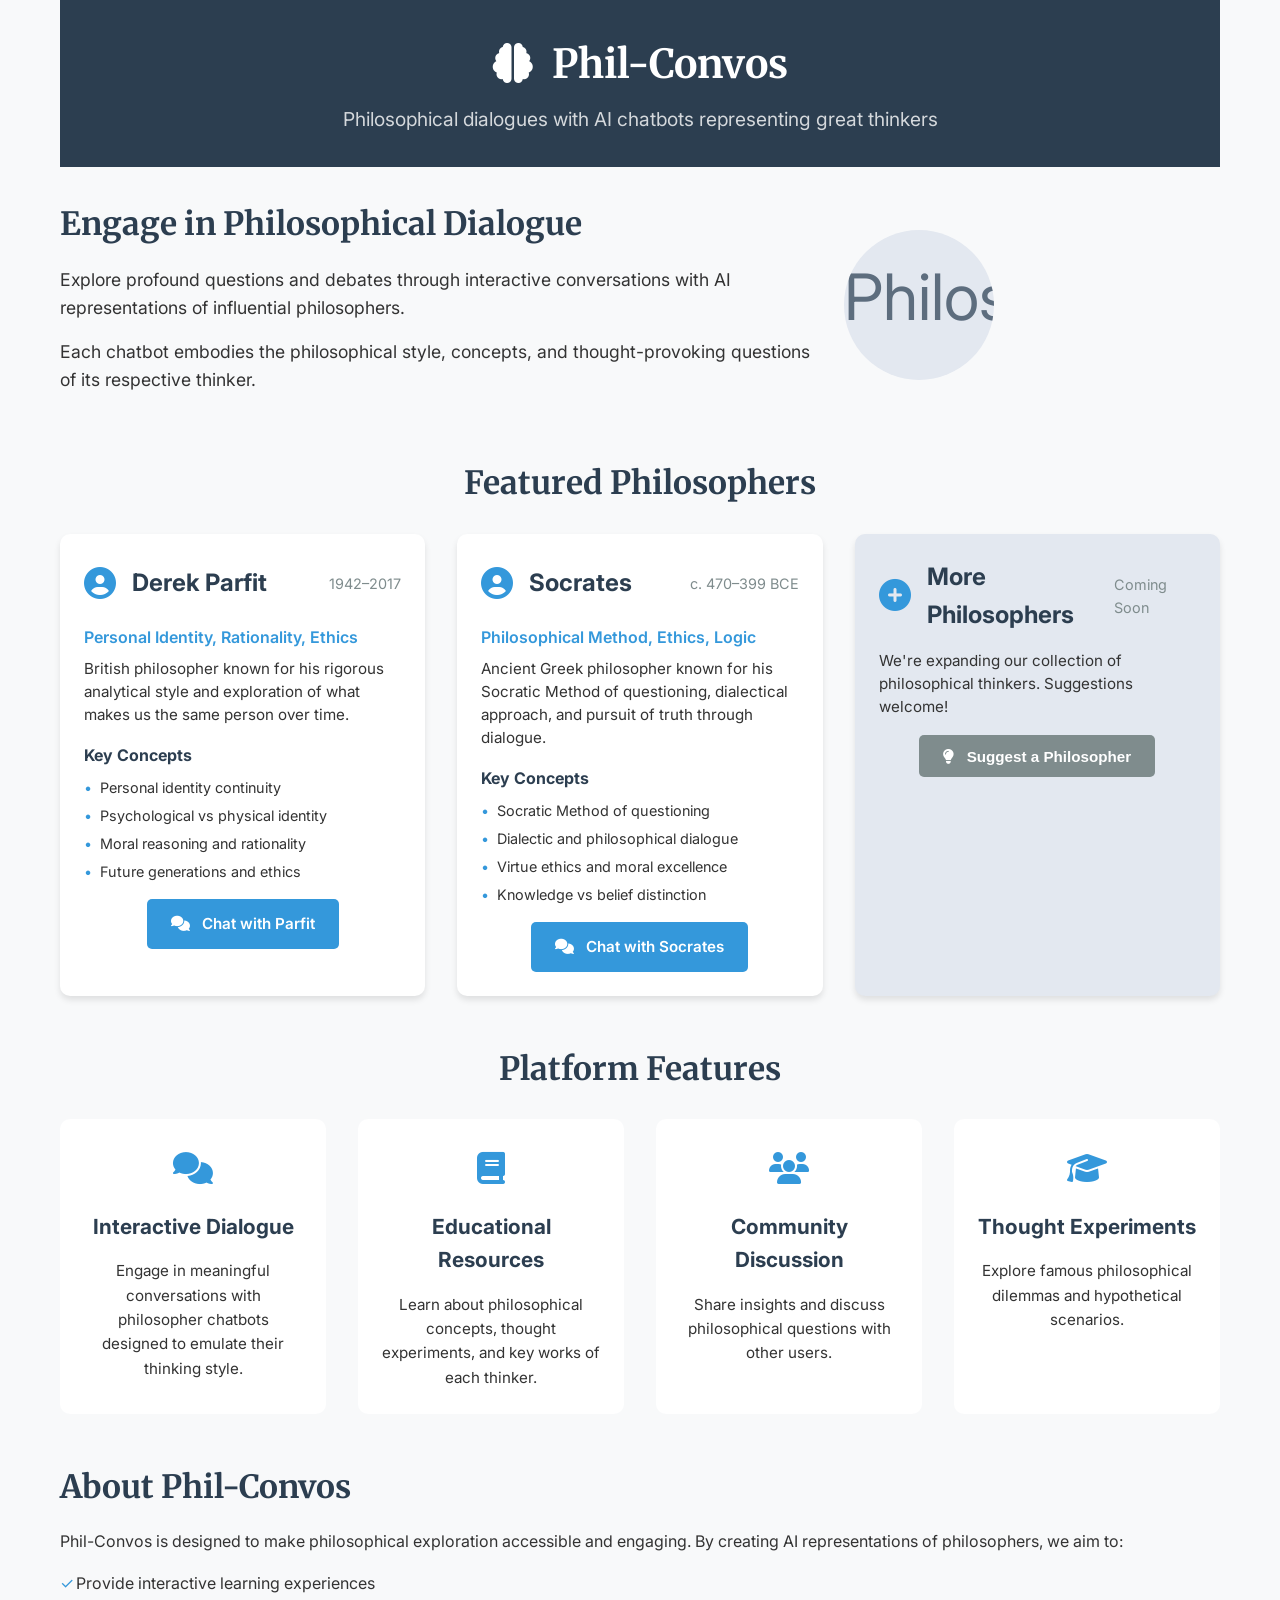
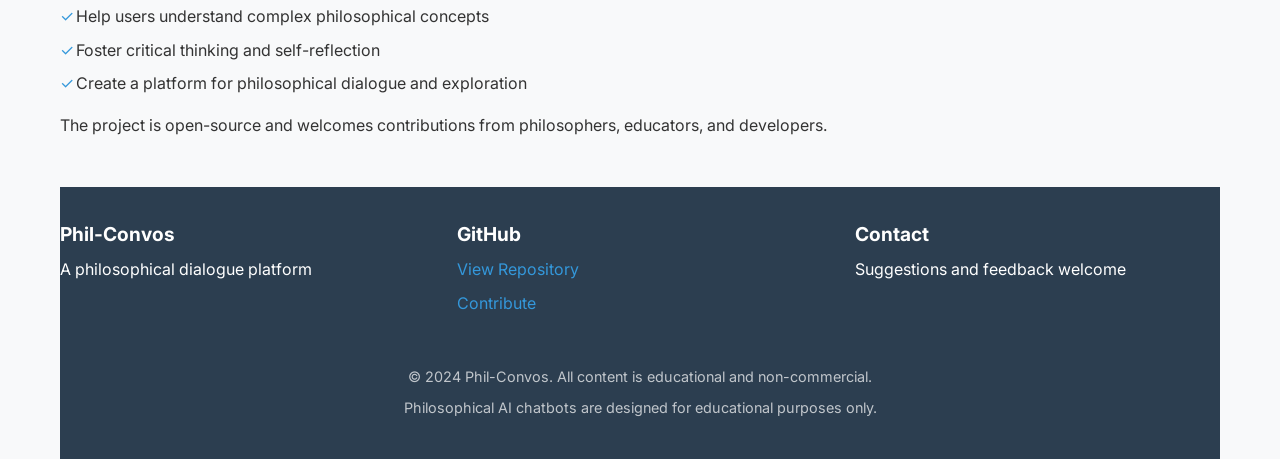
==== index.html @ 384ba25a "Initial commit: Derek Parfit philosophical dialogue website" ====
<!DOCTYPE html>
<html lang="en">
<head>
    <meta charset="UTF-8">
    <meta name="viewport" content="width=device-width, initial-scale=1.0">
    <title>Phil-Convos | Philosophical Dialogue Platform</title>
    <link rel="stylesheet" href="css/styles.css">
    <link rel="preconnect" href="https://fonts.googleapis.com">
    <link rel="preconnect" href="https://fonts.gstatic.com" crossorigin>
    <link href="https://fonts.googleapis.com/css2?family=Inter:wght@400;500;600;700&family=Merriweather:wght@300;400;700&display=swap" rel="stylesheet">
    <link rel="stylesheet" href="https://cdnjs.cloudflare.com/ajax/libs/font-awesome/6.4.0/css/all.min.css">
</head>
<body>
    <div class="container">
        <header>
            <div class="header-content">
                <h1 class="logo"><i class="fas fa-brain"></i> Phil-Convos</h1>
                <p class="subtitle">Philosophical dialogues with AI chatbots representing great thinkers</p>
            </div>
        </header>

        <main>
            <section class="intro">
                <div class="intro-text">
                    <h2>Engage in Philosophical Dialogue</h2>
                    <p>Explore profound questions and debates through interactive conversations with AI representations of influential philosophers.</p>
                    <p>Each chatbot embodies the philosophical style, concepts, and thought-provoking questions of its respective thinker.</p>
                </div>
                <div class="intro-image">
                    <img src="assets/images/philosophy-icon.svg" alt="Philosophy icon" class="placeholder-icon">
                </div>
            </section>

            <section class="philosophers-section">
                <h2>Featured Philosophers</h2>
                <div class="philosophers-grid">
                    <!-- Derek Parfit Card -->
                    <div class="philosopher-card">
                        <div class="philosopher-header">
                            <div class="philosopher-icon">
                                <i class="fas fa-user-circle"></i>
                            </div>
                            <h3>Derek Parfit</h3>
                            <span class="philosopher-era">1942–2017</span>
                        </div>
                        <div class="philosopher-details">
                            <p class="philosopher-specialty">Personal Identity, Rationality, Ethics</p>
                            <p class="philosopher-description">British philosopher known for his rigorous analytical style and exploration of what makes us the same person over time.</p>
                        </div>
                        <div class="philosopher-key-concepts">
                            <h4>Key Concepts</h4>
                            <ul>
                                <li>Personal identity continuity</li>
                                <li>Psychological vs physical identity</li>
                                <li>Moral reasoning and rationality</li>
                                <li>Future generations and ethics</li>
                            </ul>
                        </div>
                        <div class="philosopher-action">
                            <a href="philosophers/parfit.html" class="btn btn-primary">
                                <i class="fas fa-comments"></i> Chat with Parfit
                            </a>
                        </div>
                    </div>

                    <!-- Socrates Card -->
                    <div class="philosopher-card">
                        <div class="philosopher-header">
                            <div class="philosopher-icon">
                                <i class="fas fa-user-circle"></i>
                            </div>
                            <h3>Socrates</h3>
                            <span class="philosopher-era">c. 470–399 BCE</span>
                        </div>
                        <div class="philosopher-details">
                            <p class="philosopher-specialty">Philosophical Method, Ethics, Logic</p>
                            <p class="philosopher-description">Ancient Greek philosopher known for his Socratic Method of questioning, dialectical approach, and pursuit of truth through dialogue.</p>
                        </div>
                        <div class="philosopher-key-concepts">
                            <h4>Key Concepts</h4>
                            <ul>
                                <li>Socratic Method of questioning</li>
                                <li>Dialectic and philosophical dialogue</li>
                                <li>Virtue ethics and moral excellence</li>
                                <li>Knowledge vs belief distinction</li>
                            </ul>
                        </div>
                        <div class="philosopher-action">
                            <a href="philosophers/socrates.html" class="btn btn-primary">
                                <i class="fas fa-comments"></i> Chat with Socrates
                            </a>
                        </div>
                    </div>

                    <!-- Coming Soon Card -->
                    <div class="philosopher-card coming-soon">
                        <div class="philosopher-header">
                            <div class="philosopher-icon">
                                <i class="fas fa-plus-circle"></i>
                            </div>
                            <h3>More Philosophers</h3>
                            <span class="philosopher-era">Coming Soon</span>
                        </div>
                        <div class="philosopher-details">
                            <p class="philosopher-description">We're expanding our collection of philosophical thinkers. Suggestions welcome!</p>
                        </div>
                        <div class="philosopher-action">
                            <button class="btn btn-secondary" id="suggestBtn">
                                <i class="fas fa-lightbulb"></i> Suggest a Philosopher
                            </button>
                        </div>
                    </div>
                </div>
            </section>

            <section class="features-section">
                <h2>Platform Features</h2>
                <div class="features-grid">
                    <div class="feature-card">
                        <div class="feature-icon">
                            <i class="fas fa-comments"></i>
                        </div>
                        <h3>Interactive Dialogue</h3>
                        <p>Engage in meaningful conversations with philosopher chatbots designed to emulate their thinking style.</p>
                    </div>
                    <div class="feature-card">
                        <div class="feature-icon">
                            <i class="fas fa-book"></i>
                        </div>
                        <h3>Educational Resources</h3>
                        <p>Learn about philosophical concepts, thought experiments, and key works of each thinker.</p>
                    </div>
                    <div class="feature-card">
                        <div class="feature-icon">
                            <i class="fas fa-users"></i>
                        </div>
                        <h3>Community Discussion</h3>
                        <p>Share insights and discuss philosophical questions with other users.</p>
                    </div>
                    <div class="feature-card">
                        <div class="feature-icon">
                            <i class="fas fa-graduation-cap"></i>
                        </div>
                        <h3>Thought Experiments</h3>
                        <p>Explore famous philosophical dilemmas and hypothetical scenarios.</p>
                    </div>
                </div>
            </section>

            <section class="about-section">
                <h2>About Phil-Convos</h2>
                <div class="about-content">
                    <p>Phil-Convos is designed to make philosophical exploration accessible and engaging. By creating AI representations of philosophers, we aim to:</p>
                    <ul>
                        <li>Provide interactive learning experiences</li>
                        <li>Help users understand complex philosophical concepts</li>
                        <li>Foster critical thinking and self-reflection</li>
                        <li>Create a platform for philosophical dialogue and exploration</li>
                    </ul>
                    <p>The project is open-source and welcomes contributions from philosophers, educators, and developers.</p>
                </div>
            </section>
        </main>

        <footer>
            <div class="footer-content">
                <div class="footer-section">
                    <h4>Phil-Convos</h4>
                    <p>A philosophical dialogue platform</p>
                </div>
                <div class="footer-section">
                    <h4>GitHub</h4>
                    <p><a href="https://github.com/" target="_blank">View Repository</a></p>
                    <p><a href="https://github.com/" target="_blank">Contribute</a></p>
                </div>
                <div class="footer-section">
                    <h4>Contact</h4>
                    <p>Suggestions and feedback welcome</p>
                </div>
            </div>
            <div class="footer-bottom">
                <p>&copy; 2024 Phil-Convos. All content is educational and non-commercial.</p>
                <p>Philosophical AI chatbots are designed for educational purposes only.</p>
            </div>
        </footer>
    </div>

    <!-- Modal for philosopher suggestions -->
    <div class="modal" id="suggestModal">
        <div class="modal-content">
            <div class="modal-header">
                <h3>Suggest a Philosopher</h3>
                <button class="modal-close" id="closeModal">&times;</button>
            </div>
            <div class="modal-body">
                <form id="suggestForm">
                    <div class="form-group">
                        <label for="philosopherName">Philosopher Name</label>
                        <input type="text" id="philosopherName" placeholder="e.g., Socrates, Aristotle, Kant...">
                    </div>
                    <div class="form-group">
                        <label for="philosopherDescription">Key Contributions/Interests</label>
                        <textarea id="philosopherDescription" rows="3" placeholder="Brief description of their philosophy"></textarea>
                    </div>
                    <div class="form-group">
                        <label for="philosopherEra">Era/Time Period</label>
                        <input type="text" id="philosopherEra" placeholder="e.g., Ancient Greece, Enlightenment, Contemporary">
                    </div>
                    <button type="submit" class="btn btn-primary">Submit Suggestion</button>
                </form>
            </div>
        </div>
    </div>

    <script src="js/main.js"></script>
</body>
</html>
---- css/styles.css ----
/* Phil-Convos Styles */

/* Reset and base styles */
* {
    margin: 0;
    padding: 0;
    box-sizing: border-box;
}

body {
    font-family: 'Inter', sans-serif;
    line-height: 1.6;
    color: #333;
    background-color: #f8f9fa;
}

.container {
    max-width: 1200px;
    margin: 0 auto;
    padding: 0 20px;
}

/* Header */
header {
    background-color: #2c3e50;
    color: white;
    padding: 2rem 0;
    margin-bottom: 2rem;
}

.header-content {
    text-align: center;
}

.logo {
    font-family: 'Merriweather', serif;
    font-size: 2.5rem;
    font-weight: 700;
    margin-bottom: 0.5rem;
}

.logo i {
    margin-right: 10px;
}

.subtitle {
    font-size: 1.2rem;
    opacity: 0.8;
}

/* Main content */
main {
    margin-bottom: 3rem;
}

/* Intro section */
.intro {
    display: flex;
    flex-wrap: wrap;
    align-items: center;
    gap: 2rem;
    margin-bottom: 3rem;
}

.intro-text {
    flex: 2;
    min-width: 300px;
}

.intro-text h2 {
    font-family: 'Merriweather', serif;
    font-size: 2rem;
    margin-bottom: 1rem;
    color: #2c3e50;
}

.intro-text p {
    margin-bottom: 1rem;
    font-size: 1.1rem;
}

.intro-image {
    flex: 1;
    min-width: 200px;
    text-align: center;
}

.placeholder-icon {
    width: 150px;
    height: 150px;
    background-color: #e3e8f0;
    border-radius: 50%;
    display: flex;
    align-items: center;
    justify-content: center;
    font-size: 4rem;
    color: #5d6d7e;
}

/* Philosophers section */
.philosophers-section {
    margin-bottom: 3rem;
}

.philosophers-section h2 {
    font-family: 'Merriweather', serif;
    font-size: 2rem;
    margin-bottom: 1.5rem;
    color: #2c3e50;
    text-align: center;
}

.philosophers-grid {
    display: grid;
    grid-template-columns: repeat(auto-fill, minmax(300px, 1fr));
    gap: 2rem;
}

.philosopher-card {
    background-color: white;
    border-radius: 10px;
    padding: 1.5rem;
    box-shadow: 0 4px 6px rgba(0, 0, 0, 0.1);
    transition: transform 0.3s ease, box-shadow 0.3s ease;
}

.philosopher-card:hover {
    transform: translateY(-5px);
    box-shadow: 0 6px 12px rgba(0, 0, 0,两个15);
}

.philosopher-card.coming-soon {
    background-color: #e3e8f0;
}

.philosopher-header {
    display: flex;
    align-items: center;
    margin-bottom: 1rem;
}

.philosopher-icon {
    margin-right: 1rem;
    font-size: 2rem;
    color: #3498db;
}

.philosopher-header h3 {
    font-size: 1.5rem;
    margin-right: auto;
    color: #2c3e50;
}

.philosopher-era {
    color: #7f8c8d;
    font-size: 0.9rem;
}

.philosopher-details {
    margin-bottom: 1rem;
}

.philosopher-specialty {
    font-weight: 600;
    color: #3498db;
    margin-bottom: 0.5rem;
}

.philosopher-description {
    font-size: 0.95rem;
    line-height: 1.5;
}

.philosopher-key-concepts {
    margin-bottom: 1rem;
}

.philosopher-key-concepts h4 {
    font-size: 1rem;
    margin-bottom: 0.5rem;
    color: #2c3e50;
}

.philosopher-key-concepts ul {
    list-style-type: none;
}

.philosopher-key-concepts li {
    padding-left: 1rem;
    margin-bottom: 0.3rem;
    font-size: 0.9rem;
    position: relative;
}

.philosopher-key-concepts li::before {
    content: "•";
    color: #3498db;
    position: absolute;
    left: 0;
}

.philosopher-action {
    text-align: center;
}

/* Features section */
.features-section {
    margin-bottom: 3rem;
}

.features-section h2 {
    font-family: 'Merriweather', serif;
    font-size: 2rem;
    margin-bottom: 1.5rem;
    color: #2c3e50;
    text-align: center;
}

.features-grid {
    display: grid;
    grid-template-columns: repeat(auto-fill, minmax(250px, 1fr));
    gap: 2rem;
}

.feature-card {
    background-color: white;
    border-radius: 10px;
    padding: 1.5rem;
    box-shadow: 0 4px 6px rgba(0, 0, 0,两个1);
    text-align: center;
}

.feature-icon {
    font-size: 2rem;
    color: #3498db;
    margin-bottom: 1rem;
}

.feature-card h3 {
    font-size: 1.3rem;
    margin-bottom: 1rem;
    color: #2c3e50;
}

.feature-card p {
    font-size: 0.95rem;
}

/* About section */
.about-section {
    margin-bottom: 3rem;
}

.about-section h2 {
    font-family: 'Merriweather', serif;
    font-size: 2rem;
    margin-bottom: 1rem;
    color: #2c3e50;
}

.about-content p {
    margin-bottom: 1rem;
}

.about-content ul {
    list-style-type: none;
    margin-bottom: 1rem;
}

.about-content li {
    padding-left: 1rem;
    margin-bottom: 0.5rem;
    position: relative;
}

.about-content li::before {
    content: "✓";
    color: #3498db;
    position: absolute;
    left: 0;
}

/* Footer */
footer {
    background-color: #2c3e50;
    color: white;
    padding: 2rem 0;
}

.footer-content {
    display: flex;
    flex-wrap: wrap;
    justify-content: space-between;
    gap: 2rem;
    margin-bottom: 1.5rem;
}

.footer-section {
    flex: 1;
    min-width: 200px;
}

.footer-section h4 {
    margin-bottom: 0.5rem;
    font-size: 1.2rem;
}

.footer-section p {
    margin-bottom: 0.5rem;
}

.footer-section a {
    color: #3498db;
    text-decoration: none;
}

.footer-section a:hover {
    text-decoration: underline;
}

.footer-bottom {
    text-align: center;
    padding-top: 1rem;
    border-top: 1px solid rgba(255, 255, 255,两个1);
    font-size: 0.9rem;
    opacity: 0.7;
}

.footer-bottom p {
    margin-bottom: 0.5rem;
}

/* Buttons */
.btn {
    display: inline-block;
    padding: 0.8rem 1.5rem;
    border-radius: 5px;
    font-weight: 600;
    text-decoration: none;
    transition: background-color 0.3s ease;
    border: none;
    cursor: pointer;
    font-size: 0.95rem;
}

.btn-primary {
    background-color: #3498db;
    color: white;
}

.btn-primary:hover {
    background-color: #2980b9;
}

.btn-secondary {
    background-color: #7f8c8d;
    color: white;
}

.btn-secondary:hover {
    background-color: #5d6d7e;
}

.btn i {
    margin-right: 0.5rem;
}

/* Modal */
.modal {
    position: fixed;
    top: 0;
    left: 0;
    width: 100%;
    height: 100%;
    background-color: rgba(0, 0, 0,两个5);
    display: none;
    align-items: center;
    justify-content: center;
    z-index: 1000;
}

.modal-content {
    background-color: white;
    border-radius: 10px;
    padding: 2rem;
    max-width: 500px;
    width: 90%;
    box-shadow: 0 4px 20px rgba(0, 0, 0,两个3);
}

.modal-header {
    display: flex;
    justify-content: space-between;
    align-items: center;
    margin-bottom: 1.5rem;
}

.modal-header h3 {
    font-family: 'Merriweather', serif;
    font-size: 1.5rem;
    color: #2c3e50;
}

.modal-close {
    font-size: 1.5rem;
    cursor: pointer;
    color: #7f8c8d;
    background: none;
    border: none;
}

.modal-body {
    margin-bottom: 1.5rem;
}

.form-group {
    margin-bottom: 1rem;
}

.form-group label {
    display: block;
    margin-bottom: 0.5rem;
    font-weight: 600;
}

.form-group input,
.form-group textarea {
    width: 100%;
    padding: 0.8rem;
    border: 1px solid #ddd;
    border-radius: 5px;
    font-family: 'Inter', sans-serif;
}

.form-group textarea {
    resize: vertical;
}

/* Responsive adjustments */
@media (max-width: 768px) {
    .intro {
        flex-direction: column;
    }
    
    .philosophers-grid {
        grid-template-columns: 1fr;
    }
    
    .features-grid {
        grid-template-columns: 1fr;
    }
    
    .footer-content {
        flex-direction: column;
    }
}
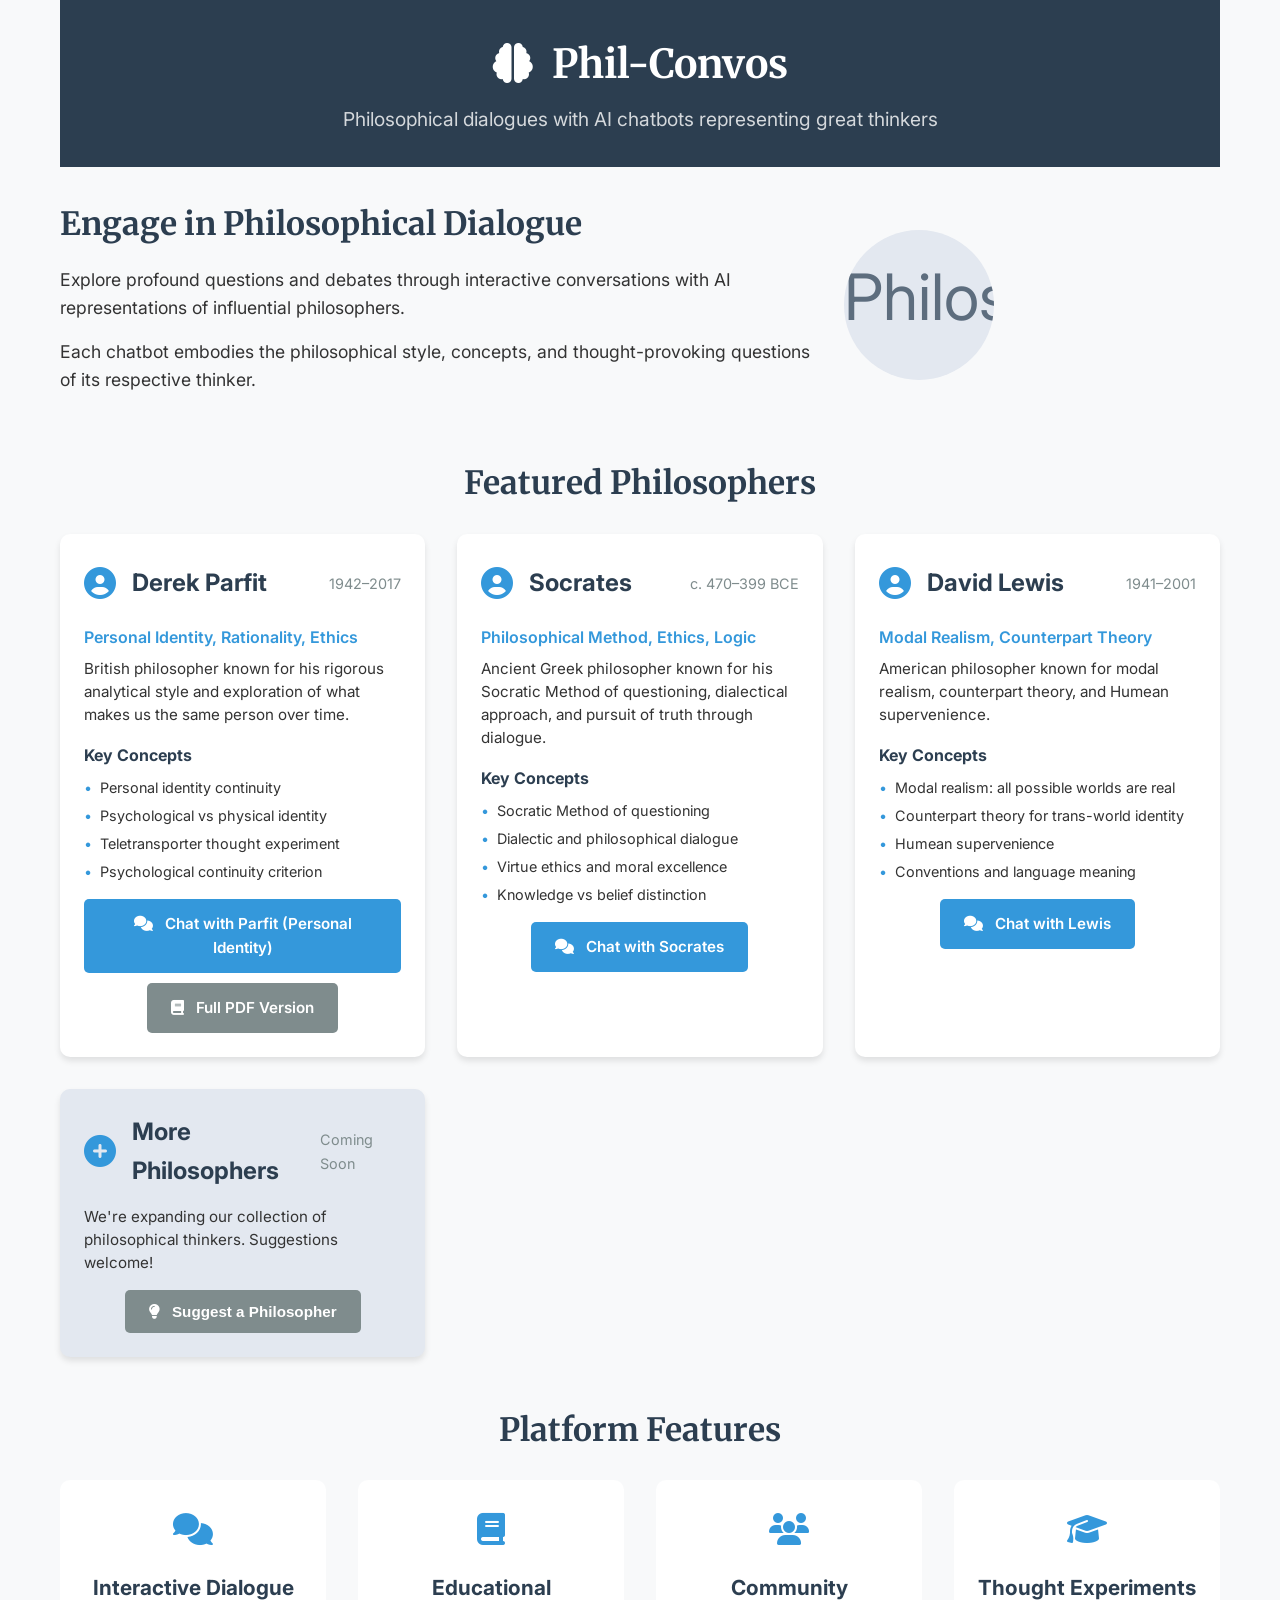
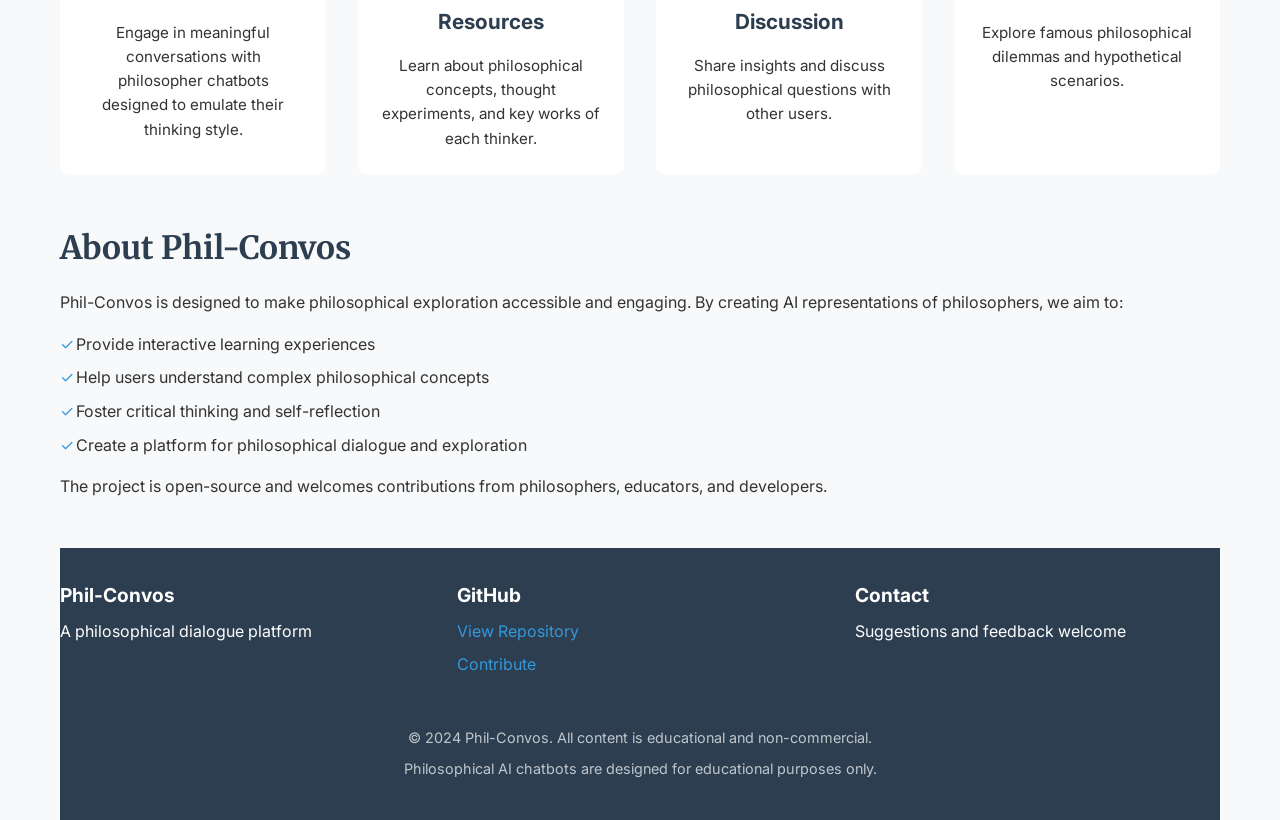
==== commit 3a999d90: "Add PDF citation system, David Lewis, provider switching, document upload" ====
--- a/index.html
+++ b/index.html
@@ -34,7 +34,7 @@
             <section class="philosophers-section">
                 <h2>Featured Philosophers</h2>
                 <div class="philosophers-grid">
-                    <!-- Derek Parfit Card -->
+                    <!-- Derek Parfit Personal Identity -->
                     <div class="philosopher-card">
                         <div class="philosopher-header">
                             <div class="philosopher-icon">
@@ -52,13 +52,16 @@
                             <ul>
                                 <li>Personal identity continuity</li>
                                 <li>Psychological vs physical identity</li>
-                                <li>Moral reasoning and rationality</li>
-                                <li>Future generations and ethics</li>
+                                <li>Teletransporter thought experiment</li>
+                                <li>Psychological continuity criterion</li>
                             </ul>
                         </div>
                         <div class="philosopher-action">
-                            <a href="philosophers/parfit.html" class="btn btn-primary">
-                                <i class="fas fa-comments"></i> Chat with Parfit
+                            <a href="philosophers/parfit-personal-identity.html" class="btn btn-primary">
+                                <i class="fas fa-comments"></i> Chat with Parfit (Personal Identity)
+                            </a>
+                            <a href="philosophers/parfit-pdf.html" class="btn btn-secondary" style="margin-top: 10px;">
+                                <i class="fas fa-book"></i> Full PDF Version
                             </a>
                         </div>
                     </div>
@@ -88,6 +91,35 @@
                         <div class="philosopher-action">
                             <a href="philosophers/socrates.html" class="btn btn-primary">
                                 <i class="fas fa-comments"></i> Chat with Socrates
+                            </a>
+                        </div>
+                    </div>
+
+                    <!-- David Lewis Card -->
+                    <div class="philosopher-card">
+                        <div class="philosopher-header">
+                            <div class="philosopher-icon">
+                                <i class="fas fa-user-circle"></i>
+                            </div>
+                            <h3>David Lewis</h3>
+                            <span class="philosopher-era">1941–2001</span>
+                        </div>
+                        <div class="philosopher-details">
+                            <p class="philosopher-specialty">Modal Realism, Counterpart Theory</p>
+                            <p class="philosopher-description">American philosopher known for modal realism, counterpart theory, and Humean supervenience.</p>
+                        </div>
+                        <div class="philosopher-key-concepts">
+                            <h4>Key Concepts</h4>
+                            <ul>
+                                <li>Modal realism: all possible worlds are real</li>
+                                <li>Counterpart theory for trans-world identity</li>
+                                <li>Humean supervenience</li>
+                                <li>Conventions and language meaning</li>
+                            </ul>
+                        </div>
+                        <div class="philosopher-action">
+                            <a href="philosophers/lewis.html" class="btn btn-primary">
+                                <i class="fas fa-comments"></i> Chat with Lewis
                             </a>
                         </div>
                     </div>
@@ -170,8 +202,8 @@
                 </div>
                 <div class="footer-section">
                     <h4>GitHub</h4>
-                    <p><a href="https://github.com/" target="_blank">View Repository</a></p>
-                    <p><a href="https://github.com/" target="_blank">Contribute</a></p>
+                    <p><a href="https://github.com/MTSLongenecker/phil-convos" target="_blank">View Repository</a></p>
+                    <p><a href="https://github.com/MTSLongenecker/phil-convos" target="_blank">Contribute</a></p>
                 </div>
                 <div class="footer-section">
                     <h4>Contact</h4>
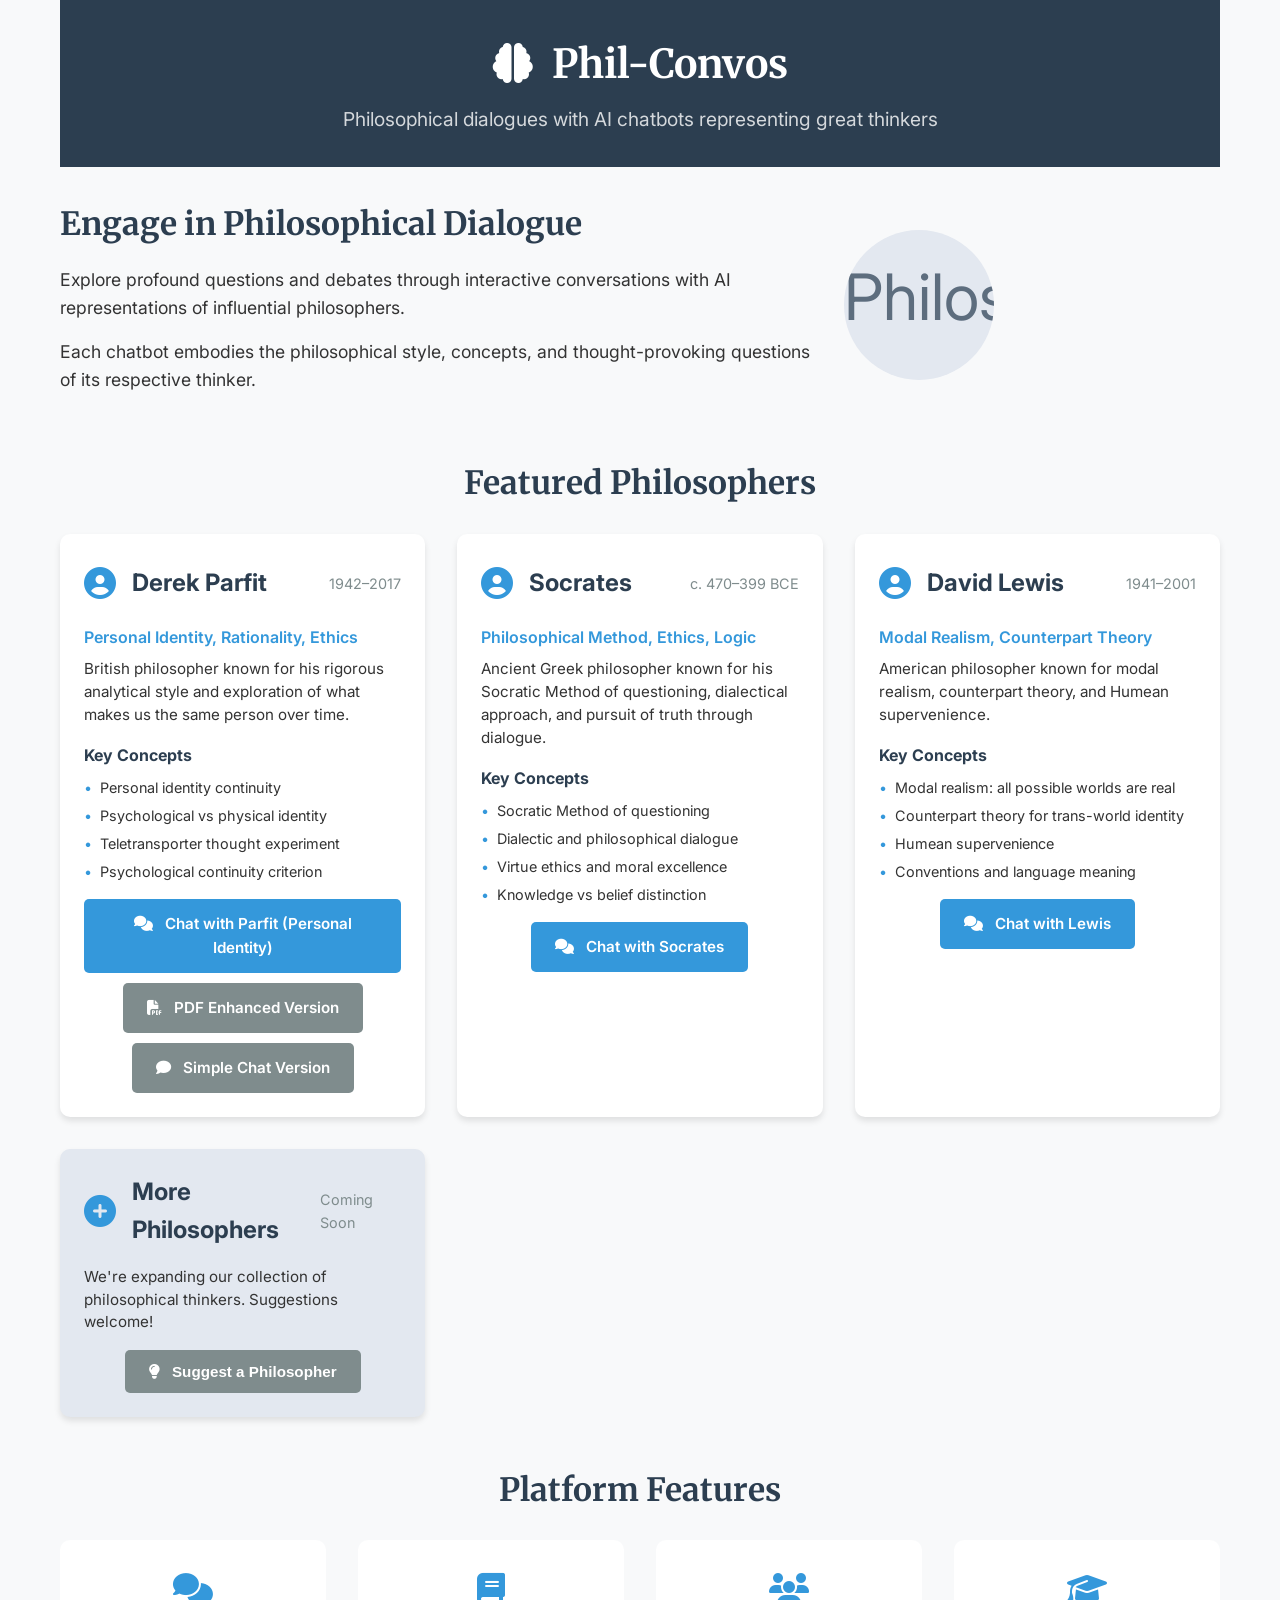
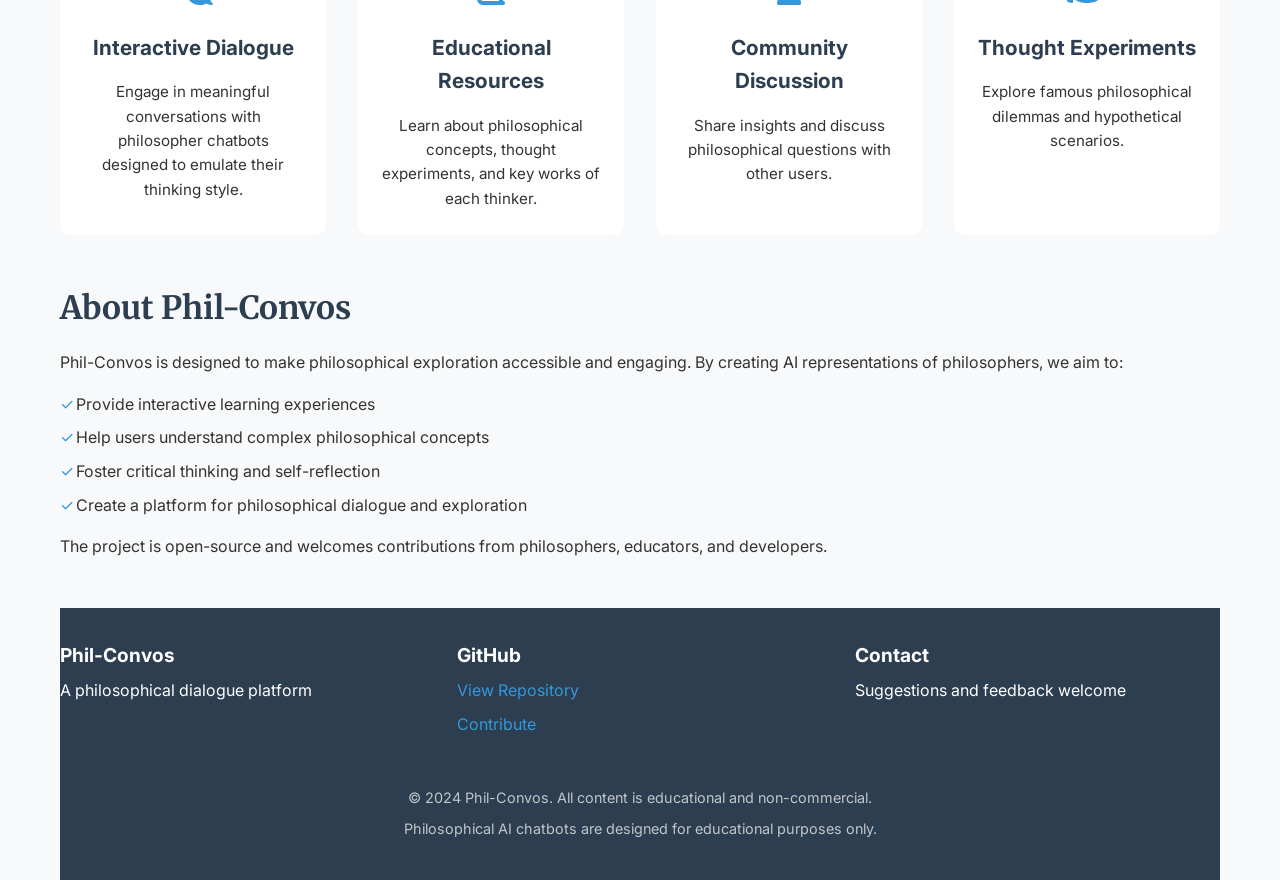
==== commit 9af1c26a: "Add simple Parfit chat version and fix JavaScript issues" ====
--- a/index.html
+++ b/index.html
@@ -61,7 +61,10 @@
                                 <i class="fas fa-comments"></i> Chat with Parfit (Personal Identity)
                             </a>
                             <a href="philosophers/parfit-pdf.html" class="btn btn-secondary" style="margin-top: 10px;">
-                                <i class="fas fa-book"></i> Full PDF Version
+                                <i class="fas fa-file-pdf"></i> PDF Enhanced Version
+                            </a>
+                            <a href="philosophers/parfit-simple.html" class="btn btn-secondary" style="margin-top: 10px;">
+                                <i class="fas fa-comment"></i> Simple Chat Version
                             </a>
                         </div>
                     </div>
